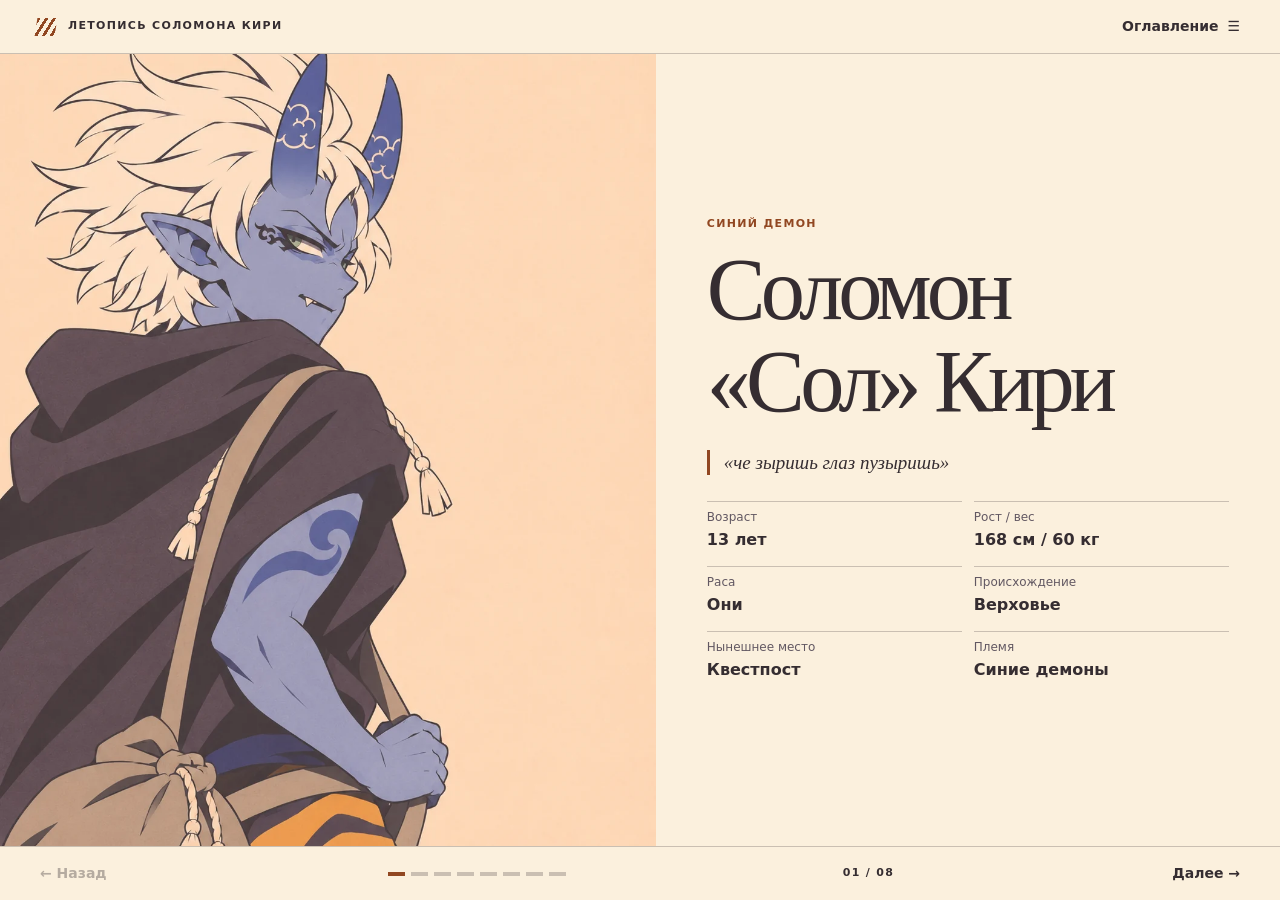
==== chapters/index.html @ df958cad "Оставить атмосферные эффекты и покачивание колокольчика" ====
<!doctype html>
<html lang="ru"><head>
<meta charset="utf-8"><meta name="viewport" content="width=device-width,initial-scale=1">
<title>Соломон Кири · Иллюстрированная летопись</title>
<link rel="stylesheet" href="folio.css?v=still2"><script defer src="folio.js?v=motion1"></script><script defer src="scenes.js?v=still2"></script></head>
<body><header><div class="mast"><i aria-hidden="true"></i>Летопись Соломона Кири</div><button id="contents" type="button" aria-haspopup="dialog">Оглавление <b aria-hidden="true">☰</b></button></header>
<main id="reader" tabindex="0" aria-label="Страница летописи">
<section id="beginning" class="spread cover" aria-label="Соломон «Сол» Кири">
<!-- Арт 1.1 — Взгляд Сола через плечо -->
<figure class="panel"><img src="art/1.1.webp" alt="Взгляд Сола через плечо" width="1084" height="1451" loading="eager" decoding="async"></figure>
<div class="copy"><p class="kicker">Синий демон</p><h1>Соломон <br>«Сол» Кири</h1><blockquote>«че зыришь глаз пузыришь»</blockquote><dl><div><dt>Возраст</dt><dd>13 лет</dd></div><div><dt>Рост / вес</dt><dd>168 см / 60 кг</dd></div><div><dt>Раса</dt><dd>Они</dd></div><div><dt>Происхождение</dt><dd>Верховье</dd></div><div><dt>Нынешнее место</dt><dd>Квестпост</dd></div><div><dt>Племя</dt><dd>Синие демоны</dd></div></dl></div>
</section>
<section id="face" class="spread portrait" aria-label="Лик синего демона">
<!-- Арт 2.1 — Сол прикрывает глаза ладонью -->
<figure class="panel"><img src="art/2.1.webp" alt="Сол прикрывает глаза ладонью" width="1254" height="1254" loading="lazy" decoding="async"></figure>
<div class="copy"><p class="kicker">Глава первая</p><h2>Лик синего демона</h2>
<p>Соломон — атлетичный, но не особо габаритный для своего вида юноша. Он из подвида «синих» тифлингов. Теперь их вид называют «Они». Собственно, все черты, присущие его расе, есть и у Сола: кожа синяя, волосы белые, когти длинные, а сам парень, несмотря на юный возраст, часто выше своих сверстников других видов.</p>
<p>Сол носит традиционные наряды своего племени. Для них используют шкуры диких зверей и полотно, которое ткут племенные мастера.</p>
</div>
</section>
<section id="temper" class="spread wide" aria-label="Нрав, острый как клык">
<!-- Арт 3.1 — Сол и скальная гончая -->
<figure class="panel"><img src="art/3.1.webp" alt="Сол и скальная гончая" width="1536" height="1024" loading="lazy" decoding="async"></figure>
<div class="copy"><p class="kicker">Глава вторая</p><h2>Нрав, острый как клык</h2>
<p>Если уж раскрывать характер, то сразу упомяну, что наш юный синий демон — точно не простая жертва пубертата. По крайней мере, сам он так точно не считает. Как минимум потому, что не знает, что такое пубертат.</p>
<p>Самое главное — не обмануться миловидностью юного демона. С самого рождения он рос в условиях экстремального холода и постоянно боролся за выживание. Умение выживать и сила в племени ценятся больше всего, а потому каждый в нём приспособился к местным условиям и стал сильным хищником. Наш герой в том числе.</p>
<p>Кири — настоящий охотник и полноправный член племени. По своим способностям он уже не сильно отстаёт от взрослых членов общины. Благодаря развитым инстинктам и боевым навыкам его не страшит встреча с опасной тварью или иным сильным врагом.</p>
<p>Однако в характере нашего синего демона определённо есть и другая черта — любопытство… Оно и понятно, ведь он молодой и пронырливый. Многие вылазки бывают не очень удачными и даже опасными, а порой оказываются обычной тратой времени. Но случаются и интересные находки: то обнаружит, где обитают звери, то отыщет ещё что-нибудь любопытное.</p>
</div>
</section>
<section id="temper-gear" class="spread wide" aria-label="Сила и острый язык">
<!-- Арт 4.1 — Шипастая канабо Сола -->
<figure class="panel"><img src="art/4.1.webp" alt="Шипастая канабо Сола" width="1536" height="1024" loading="lazy" decoding="async"><video class="scene-film" data-src="motion/bell.webm" muted playsinline preload="none" aria-hidden="true"></video><button type="button" class="scene-action"><span>Качнуть колокольчик</span></button></figure>
<div class="copy"><p class="kicker">Глава вторая · продолжение</p><h2>Сила и острый язык</h2>
<p>Кроме всего прочего, Сол сам по себе бунтарь. Авторитетов он не признаёт: у него в генах — добиваться главенства и бороться за своё положение. А отстоять его можно не только силой, но и острым языком. Впрочем, и насчёт силы юнец знает: бой с ним ни для кого не будет лёгкой прогулкой.</p>
<p>Он не боится сильных и всегда ставит чужую силу под сомнение, пока сам её не проверит. Ну или пока инстинкты не подскажут, что для него это билет в один конец.</p>
<p>Ну а ещё он слегка язвительный и хамоватый. Скорее всего, просто потому, что вырос в племени демонов. А они, как правило, не отличаются тактичностью или изворотливостью в формулировках.</p>
<details class="study"><summary>Рассмотреть канабо</summary><div><figure><div class="detail-art spikes" aria-hidden="true"></div><figcaption>Шипы и обмотка</figcaption></figure><figure><div class="detail-art bell" aria-hidden="true"></div><figcaption>Колокольчик на шнуре</figcaption></figure></div></details></div>
</section>
<section id="origins" class="spread wide" aria-label="Холодные выси">
<!-- Арт 5.1 — Первый снег на когте -->
<figure class="panel"><img src="art/5.1.webp" alt="Первый снег на когте" width="1600" height="900" loading="lazy" decoding="async"><svg class="air" viewBox="0 0 1600 900" aria-hidden="true"><circle class="flake" cx="1011" cy="235" r="2.9" style="--delay:-6.0s;--time:5.0s"/><circle class="flake" cx="62" cy="343" r="2.5" style="--delay:-5.8s;--time:6.1s"/><circle class="flake" cx="1271" cy="193" r="2.7" style="--delay:-6.0s;--time:5.0s"/><circle class="flake" cx="941" cy="336" r="1.7" style="--delay:-8.2s;--time:4.7s"/><circle class="flake" cx="448" cy="36" r="2.6" style="--delay:-7.4s;--time:6.9s"/><circle class="flake" cx="218" cy="-21" r="3.6" style="--delay:-7.4s;--time:6.8s"/><circle class="flake" cx="497" cy="53" r="3.8" style="--delay:-3.8s;--time:6.1s"/><circle class="flake" cx="1393" cy="393" r="3.7" style="--delay:-4.9s;--time:7.6s"/><circle class="flake" cx="1183" cy="127" r="3.7" style="--delay:-8.0s;--time:6.4s"/><circle class="flake" cx="1078" cy="795" r="1.5" style="--delay:-5.5s;--time:6.8s"/><circle class="flake" cx="1001" cy="448" r="2.8" style="--delay:-4.9s;--time:6.7s"/><circle class="flake" cx="209" cy="156" r="3.7" style="--delay:-6.0s;--time:5.7s"/><circle class="flake" cx="783" cy="846" r="3.0" style="--delay:-6.1s;--time:4.9s"/><circle class="flake" cx="521" cy="303" r="2.2" style="--delay:-4.6s;--time:7.3s"/><circle class="flake" cx="1064" cy="143" r="1.4" style="--delay:-7.4s;--time:6.0s"/><circle class="flake" cx="1102" cy="-14" r="1.9" style="--delay:-3.8s;--time:5.9s"/><circle class="flake" cx="1283" cy="65" r="3.2" style="--delay:-2.0s;--time:4.8s"/><circle class="flake" cx="600" cy="-3" r="2.4" style="--delay:-4.5s;--time:6.6s"/><circle class="flake" cx="1526" cy="13" r="2.6" style="--delay:-3.3s;--time:5.7s"/><circle class="flake" cx="973" cy="447" r="3.0" style="--delay:-7.7s;--time:5.3s"/><circle class="flake" cx="383" cy="435" r="3.6" style="--delay:-3.3s;--time:5.2s"/><circle class="flake" cx="1572" cy="185" r="3.6" style="--delay:-0.1s;--time:5.4s"/><circle class="flake" cx="739" cy="143" r="1.9" style="--delay:-0.1s;--time:4.6s"/></svg></figure>
<div class="copy"><p class="kicker">Глава третья</p><h2>Холодные выси</h2>
<p>Холодные выси… Где-то на вершинах, в снегах, обитает племя, которое местные боязливо зовут синими демонами. Некогда это было племя неудержимых воинов, живших в изоляции от остального мира. Своими когтями они разрывали плоть. Острыми зубами впивались в добычу, а своей дьявольской силой метали скалы. Но в какой-то момент истории старого континента они исчезли и объявились уже после катаклизма, перебравшись через далёкое море.</p>
<p>Говорят, верховный шаман знал о катастрофе даже раньше многих королей. Будучи духовным лидером, он повёл своё племя в новый мир, чтобы дать ему шанс на новое начало. Племя и так едва насчитывало пару десятков сородичей, а опаснейший путь пережили лишь немногие.</p>
<p>Но даже в новом мире их бы гнали. Вот и поселились они в лесах нынешнего Верховья, в условиях, привычных им ещё по старому миру.</p>
</div>
</section>
<section id="origins-story" class="spread wide" aria-label="Среди синих демонов">
<!-- Арт 6.1 — Зимняя стоянка синих Они -->
<figure class="panel"><img src="art/6.1.webp" alt="Зимняя стоянка синих Они" width="1536" height="1024" loading="lazy" decoding="async"><svg class="air" viewBox="0 0 1536 1024" aria-hidden="true"><path class="smoke" d="M881 797 q 12 -21 -4 -41 t 4 -38" style="--delay:-0.0s"/><path class="smoke" d="M881 797 q 12 -21 -4 -41 t 4 -38" style="--delay:-2.1s"/><path class="smoke" d="M881 797 q 12 -21 -4 -41 t 4 -38" style="--delay:-4.2s"/><circle class="ember" cx="869" cy="797" r="2" style="--delay:-0.0s;--time:3.2s"/><circle class="ember" cx="876" cy="797" r="3" style="--delay:-1.1s;--time:3.5s"/><circle class="ember" cx="883" cy="797" r="2" style="--delay:-2.2s;--time:3.8000000000000003s"/><circle class="ember" cx="890" cy="797" r="3" style="--delay:-3.3000000000000003s;--time:4.1s"/></svg></figure>
<div class="copy"><p class="kicker">Глава третья · продолжение</p><h2>Среди синих демонов</h2>
<p>Соломон родился в тяжёлое время, когда стычки с представителями других рас и с бандитами были нормой. А правители Верховья всячески притесняли демонов Они. Впрочем, и само племя было далеко не безобидным. В первую очередь они воины: своего не отдадут и в случае чего готовы драться. Стычки нередко приводили к потерям с обеих сторон, и ненависть между расами всё росла.</p>
<p>Однако всё было не так плохо. За дипломатию и за дела, требовавшие ума, чаще всего отвечал шаман — старейший и мудрейший в общине, её опора. Благодаря верховному шаману племя порой торговало с путниками и даже помогало им.</p>
<p>Сам Соломон, хоть и был удалым и даже в некоторой степени буйным, учился и у воинов, и у шаманов. У одних перенимал боевые навыки, у других учился общаться. Из-за того, как мало он знал о большом мире, Сол порой оставался наивным. Но наивность не равна глупости: к тому, что казалось ему абсурдным, он относился со скепсисом.</p>
<p>Несмотря на то что жизнь в племени была привычной и даже по-своему интересной, нельзя сказать, что Кири был полностью ею доволен. Юнец чувствовал, как тесен его мирок, а ему хотелось большего. Со временем он, может, и стал бы вождём своего племени, но куда охотнее достиг бы тех вершин, которых ещё не достигал ни один из его сородичей.</p>
</div>
</section>
<section id="stranger" class="spread wide" aria-label="Незваный гость">
<!-- Арт 7.1 — Незваный гость у костра -->
<figure class="panel"><img src="art/7.1.webp" alt="Незваный гость у костра" width="1536" height="1024" loading="lazy" decoding="async"><svg class="air" viewBox="0 0 1536 1024" aria-hidden="true"><defs><radialGradient id="fire-wash"><stop stop-color="#ffc66e" stop-opacity=".85"/><stop offset="1" stop-color="#ff8d40" stop-opacity="0"/></radialGradient></defs><ellipse class="firelight" cx="494" cy="894" rx="79" ry="56" fill="url(#fire-wash)"/><circle class="ember" cx="482" cy="902" r="2" style="--delay:-0.0s;--time:3.2s"/><circle class="ember" cx="489" cy="902" r="3" style="--delay:-1.1s;--time:3.5s"/><circle class="ember" cx="496" cy="902" r="2" style="--delay:-2.2s;--time:3.8000000000000003s"/></svg></figure>
<div class="copy"><p class="kicker">Глава четвёртая</p><h2>Незваный гость</h2>
<p>Поворотной точкой стала встреча с незваным гостем — обычным на вид бродягой, который по ошибке заглянул в логово целого племени демонов. Но он не испугался — наоборот, как ни в чём не бывало стащил и съел провиант, которого племени хватило бы на целую неделю, и уселся греться у местного костра.</p>
<p>А когда старшие проявили агрессию, бродяга за какие-то минуты раскидал их, как щенков. Последним выступил Сол. Его в этой битве буквально унизили.</p>
<p>Впервые в жизни демон был и подавлен, и воодушевлён. Первое — от собственного поражения, а второе — от мысли, что мир куда больше, чем он представлял, и встречаются в нём совершенно невероятные персонажи.</p>
</div>
</section>
<section id="path" class="spread wide" aria-label="За пределами племени">
<!-- Арт 8.1 — Сол перепрыгивает ручей -->
<figure class="panel"><img src="art/8.1.webp" alt="Сол перепрыгивает ручей" width="1600" height="800" loading="lazy" decoding="async"></figure>
<div class="copy"><p class="kicker">Глава пятая</p><h2>За пределами племени</h2>
<p>Восстановившись, наш герой собрал кое-какие пожитки и просто покинул племя, дабы изучить этот огромный, прежде неизведанный мир и однажды взять реванш у своего обидчика.</p>
<p>Однако долго странствовать по миру в одиночку и без средств было тяжело даже для такого умелого, хоть и небольшого воина, как Сол. После одной из драк в какой-то деревенской таверне мальчишка услышал об опорном пункте для странников и разных интересных, а главное — сильных людей. Недолго думая, он отправился в дальний путь, не зная, что ждёт его в конце.</p>
<a class="restart" href="#beginning">К началу летописи ↑</a></div>
</section>
</main><footer><button id="back" type="button" aria-label="Предыдущая страница">← <span>Назад</span></button><nav aria-label="Страницы"><a href="#beginning" aria-label="1. Соломон «Сол» Кири"></a><a href="#face" aria-label="2. Лик синего демона"></a><a href="#temper" aria-label="3. Нрав, острый как клык"></a><a href="#temper-gear" aria-label="4. Сила и острый язык"></a><a href="#origins" aria-label="5. Холодные выси"></a><a href="#origins-story" aria-label="6. Среди синих демонов"></a><a href="#stranger" aria-label="7. Незваный гость"></a><a href="#path" aria-label="8. За пределами племени"></a></nav><output aria-live="polite" id="count">01 / 08</output><button id="next" type="button" aria-label="Следующая страница"><span>Далее</span> →</button></footer>
<dialog id="menu" aria-labelledby="contents-title"><div class="menu-head"><h2 id="contents-title">Оглавление</h2><form method="dialog"><button aria-label="Закрыть">✕</button></form></div><ol><li><a href="#beginning"><span>01</span>Соломон «Сол» Кири</a></li><li><a href="#face"><span>02</span>Лик синего демона</a></li><li><a href="#temper"><span>03</span>Нрав, острый как клык</a></li><li><a href="#temper-gear"><span>04</span>Сила и острый язык</a></li><li><a href="#origins"><span>05</span>Холодные выси</a></li><li><a href="#origins-story"><span>06</span>Среди синих демонов</a></li><li><a href="#stranger"><span>07</span>Незваный гость</a></li><li><a href="#path"><span>08</span>За пределами племени</a></li></ol></dialog>
</body></html>
---- chapters/folio.css ----
:root {
  --ink:#242632; --paper:#f8f1e4; --plum:#443949; --line:#d2c6b7; --accent:#a14f26;
  color:var(--ink); background:var(--paper); font:16px/1.5 system-ui,sans-serif;
}
* { box-sizing:border-box }
/* Shared by each spread and by the frame while that page is open. */
#beginning, body[data-page="beginning"] {
  --paper:#fbf0dd; --ink:#352d31; --accent:#914721; --mat:#f1d9b6;
}
#face, body[data-page="face"] {
  --paper:#edf0fc; --ink:#292e49; --accent:#464e8b; --mat:#dce2f7;
}
#temper, body[data-page="temper"] {
  --paper:#f4eaf0; --ink:#392b38; --accent:#813958; --mat:#e6d7e3;
}
#temper-gear, body[data-page="temper-gear"] {
  --paper:#e8e9e7; --ink:#2a3032; --accent:#475864; --mat:#d3d7d7;
}
#origins, body[data-page="origins"] {
  --paper:#e9f4f7; --ink:#23373e; --accent:#2d6178; --mat:#d0e6ee;
}
#origins-story, body[data-page="origins-story"] {
  --paper:#e9f0e7; --ink:#29382d; --accent:#3d624d; --mat:#d3e1d2;
}
#stranger, body[data-page="stranger"] {
  --paper:#332f42; --ink:#f6ede2; --accent:#ffbd81; --mat:#272737;
}
#path, body[data-page="path"] {
  --paper:#f4f3da; --ink:#313522; --accent:#59621b; --mat:#e4e7c8;
}
body,.spread { background:var(--paper); color:var(--ink) }
body { margin:0; --line:color-mix(in srgb,var(--ink) 25%,var(--paper)) }
header,footer { display:flex; align-items:center; gap:12px; padding:0 clamp(14px,3vw,36px) }
header { min-height:54px; justify-content:space-between; border-bottom:1px solid var(--line) }
.mast,.kicker,#count { font-weight:750; letter-spacing:.12em; text-transform:uppercase; font-size:11px }
.mast { display:flex; align-items:center; gap:12px }
.mast i { display:block; width:20px; height:18px; background:repeating-linear-gradient(115deg,var(--accent) 0 3px,transparent 3px 7px); transform:skewX(-9deg) }
button,a { color:inherit; font:inherit; touch-action:manipulation }
button { background:transparent; border:0; cursor:pointer; padding:10px 4px; font-size:14px; font-weight:650 }
button:disabled { opacity:.35; cursor:default }
button:focus-visible,a:focus-visible,summary:focus-visible,main:focus-visible { outline:2px solid var(--accent); outline-offset:-2px }
header b { margin-left:4px }
body.ready { height:100vh; height:100dvh; display:grid; grid-template-rows:auto minmax(0,1fr) auto; overflow:hidden }
main { overflow:auto; min-width:0; scrollbar-width:thin; overflow-anchor:none }
.spread { max-width:1400px; margin:auto; min-height:100%; display:grid; align-content:center }
.spread[hidden] { display:none }
.panel { margin:0; background:var(--mat,var(--paper)); overflow:hidden }
.panel img { display:block; width:100%; height:100%; object-fit:cover }
.cover,.portrait { grid-template-columns:minmax(0,1.05fr) minmax(0,1fr); align-content:stretch }
.cover .panel,.portrait .panel { position:relative; min-height:380px }
.cover .panel img,.portrait .panel img { position:absolute; inset:0; object-position:53% 32% }
.portrait .panel { grid-column:2; grid-row:1 }
.portrait .copy { grid-column:1; grid-row:1 }
.copy { padding:clamp(22px,4vw,58px); align-self:center; min-width:0 }
.kicker { color:var(--accent); margin:0 0 12px }
h1,h2 { font-family:Georgia,serif; font-weight:500; letter-spacing:-.055em; line-height:1.04; margin:0 0 22px }
h1 { font-size:clamp(42px,6.9vw,105px) }
h2 { font-size:clamp(32px,4.8vw,64px); text-wrap:balance }
.copy p:not(.kicker) { font:clamp(17px,1.9vw,20px)/1.55 Georgia,serif; max-width:69ch; margin:0 0 .8em }
blockquote { margin:18px 0 26px; border-left:3px solid var(--accent); padding-left:14px; font:italic 19px/1.35 Georgia,serif }
dl { margin:0; display:grid; grid-template-columns:1fr 1fr; gap:12px }
dl div { border-top:1px solid var(--line); padding-top:6px }
dt { font-size:12px; color:#625862 } dd { margin:2px 0; font-weight:650 }
.wide { grid-template-columns:minmax(0,1fr); align-content:start }
.wide .panel img { height:auto; max-height:clamp(220px,45vh,400px); object-fit:contain }
.forum-embed .wide { max-width:none }
.forum-embed .wide .panel img { max-height:none }
.wide .panel { background:var(--mat,var(--paper)) }
.wide .copy { width:min(100%,860px); margin:auto; padding-block:clamp(22px,3.5vw,44px) }
.study summary,.restart { color:var(--accent); cursor:pointer; font-weight:650 }
.study>div { display:flex; gap:12px } .study figure { flex:1; margin:10px 0 }
.study img { width:100%; max-height:130px; object-fit:contain } .study figcaption { font-size:13px }
footer { min-height:54px; border-top:1px solid var(--line); justify-content:space-between; background:var(--paper) }
footer nav { display:flex; align-items:center }
footer nav a { padding:12px 3px; display:block }
footer nav a::before { content:""; display:block; height:4px; width:17px; background:var(--line) }
footer nav a[aria-current]::before { background:var(--accent) }
#count { font-variant-numeric:tabular-nums; white-space:nowrap }
dialog { background:var(--paper); color:var(--ink); padding:16px 24px; border:1px solid var(--line); width:min(440px,92vw); max-height:90%; overflow:auto }
dialog::backdrop { background:#201d2ab0 }
.menu-head { display:flex; justify-content:space-between; align-items:center } .menu-head h2 { font-size:32px; margin:0 }
ol { list-style:none; margin:12px 0; padding:0 } li a { display:flex; align-items:center; gap:18px; padding:9px 0; text-decoration:none; border-top:1px solid var(--line) }
li span { font:12px monospace; color:var(--accent) } li a[aria-current] { font-weight:750 }
body:not(.ready) footer,body:not(.ready) #contents { display:none }
@media(max-width:640px){
  .cover,.portrait { display:flex; flex-direction:column }
  .cover .panel,.portrait .panel { min-height:0; height:clamp(200px,56vw,320px); width:100% }
  .cover .panel img { object-position:50% 23% } .portrait .panel img { object-position:50% 45% }
  .copy { width:100%; padding:18px 20px } h1 { font-size:44px; margin:0 } h1 br { display:none } h1 br::after { content:" " }
  h2 { margin-bottom:16px } .kicker { margin-bottom:6px } dl { gap:8px 16px } blockquote { margin:10px 0 16px }
  .mast { letter-spacing:.055em; gap:6px } footer { gap:4px } footer nav a::before { width:9px }
}
@media(max-width:390px){footer button span { display:none } footer button { min-width:38px } .mast { font-size:10px }}
@media(prefers-reduced-motion:no-preference){.ready .spread:not([hidden]) .panel img { animation:arrive .38s ease-out } @keyframes arrive { from{opacity:.75} }}
.study .detail-art { height:125px; background-image:url("art/4.1.webp"); background-repeat:no-repeat; background-size:200% auto }
.study .spikes { background-position:85% 18% }
.study .bell { background-position:0% 100% }

@media(min-width:800px) {
  body:not(.forum-embed) #temper { grid-template-columns:44% 56%; align-content:stretch }
  body:not(.forum-embed) #temper .panel { position:relative }
  body:not(.forum-embed) #temper .panel img { position:absolute; inset:0; height:100%; max-height:none; object-fit:cover; object-position:28% center }
}

/* Scene overlays share the original illustration's box. Only the image sets its height. */
.panel { position:relative }
.scene-film,.air,.scene-action { position:absolute; inset:0; width:100%; height:100% }
.scene-film { object-fit:contain; pointer-events:none; opacity:0 }
.scene-film.is-playing { opacity:1 }
@media(min-width:800px) {
  body:not(.forum-embed) #temper .panel img { object-fit:contain; object-position:center }
}
.scene-action { display:none }
.motion-ready .scene-action { display:flex; align-items:flex-end; justify-content:flex-end; padding:12px; touch-action:pan-y }
.scene-action span { color:#fff9eb; background:#302a32eb; border-radius:20px; padding:6px 12px; font:600 12px/1.5 system-ui,sans-serif }
.scene-action span::before { content:"▸"; margin-right:7px; color:#ffd69d }
.scene-action:hover span { background:#191820 }
.air { pointer-events:none; overflow:hidden }
.air * { animation-play-state:paused!important }
.air.active * { animation-play-state:running!important }
.flake { fill:#fffcf1; opacity:0; animation:snowfall var(--time) linear var(--delay) infinite }
.ember { fill:#ffc784; opacity:0; animation:drift-up var(--time) ease-out var(--delay) infinite }
.smoke { stroke:#8993a3; stroke-width:10; stroke-linecap:round; fill:none; opacity:0; animation:smoke-rise 6.3s ease-out var(--delay) infinite }
.firelight { animation:fireglow 2.7s ease-in-out alternate infinite }
@keyframes snowfall { 0% { transform:translate(-20px,-70px);opacity:0 } 15%,80% { opacity:.65 } 100% { transform:translate(18px,70px);opacity:0 } }
@keyframes drift-up { 0% { opacity:0 } 16% { opacity:.9 } 70% { opacity:.55 } 100% { opacity:0;transform:translate(15px,-66px) } }
@keyframes smoke-rise { 0% { opacity:0;transform:translate(0,0) } 34% { opacity:.2 } 100% { opacity:0;transform:translate(-24px,-75px) } }
@keyframes fireglow { 0%,66% { opacity:.22 } 30%,100% { opacity:.64 } }
@media(prefers-reduced-motion:reduce) {
  .air,.scene-film,.motion-ready .scene-action { display:none }
}
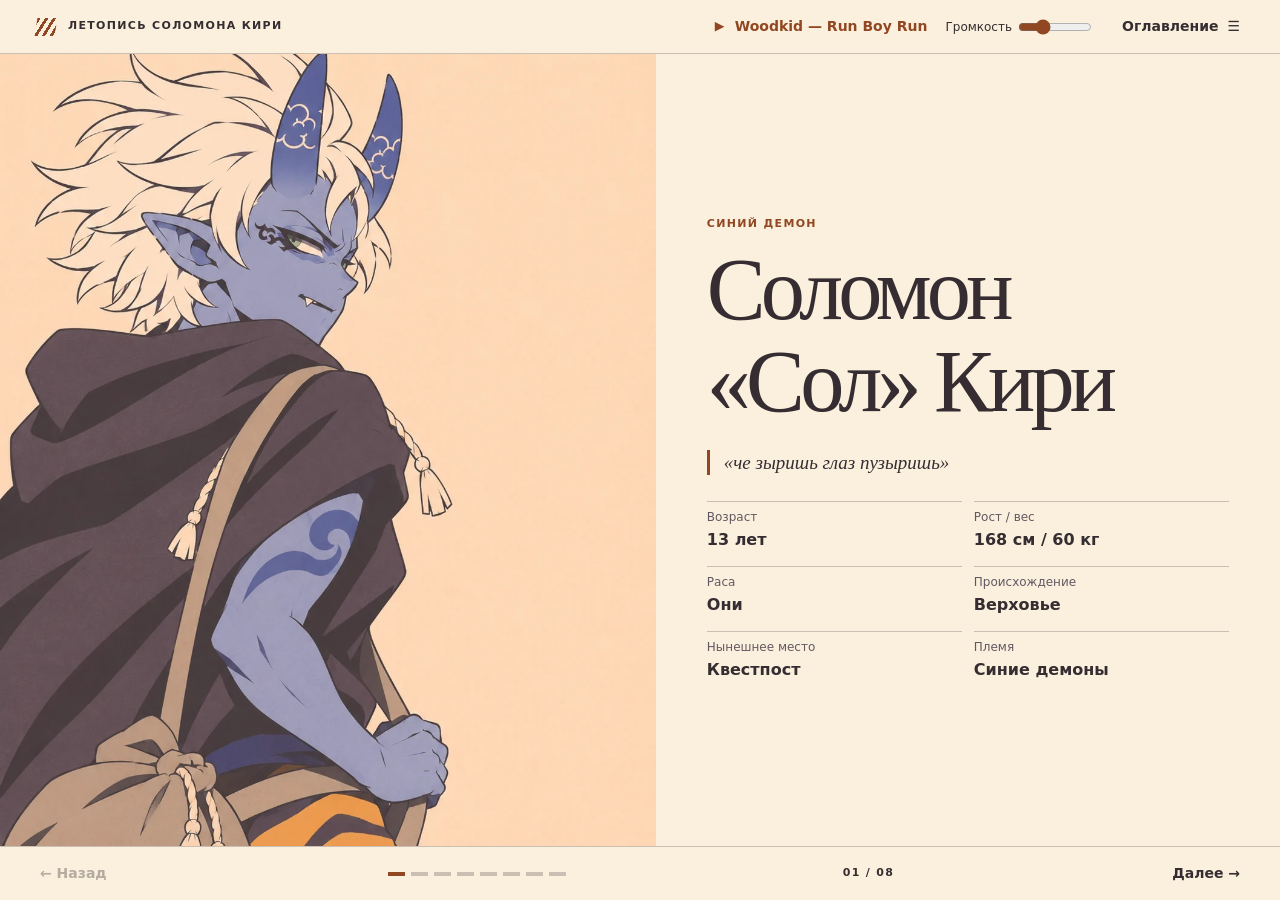
==== commit dbc79f69: "Добавить саундтрек с регулировкой громкости и раскрыть арты на форуме" ====
--- a/chapters/index.html
+++ b/chapters/index.html
@@ -2,8 +2,15 @@
 <html lang="ru"><head>
 <meta charset="utf-8"><meta name="viewport" content="width=device-width,initial-scale=1">
 <title>Соломон Кири · Иллюстрированная летопись</title>
-<link rel="stylesheet" href="folio.css?v=still2"><script defer src="folio.js?v=motion1"></script><script defer src="scenes.js?v=still2"></script></head>
-<body><header><div class="mast"><i aria-hidden="true"></i>Летопись Соломона Кири</div><button id="contents" type="button" aria-haspopup="dialog">Оглавление <b aria-hidden="true">☰</b></button></header>
+<link rel="stylesheet" href="folio.css?v=music1"><script defer src="folio.js?v=motion1"></script><script defer src="scenes.js?v=still2"></script><script defer src="music.js"></script></head>
+<body><header><div class="mast"><i aria-hidden="true"></i>Летопись Соломона Кири</div>
+<div class="soundtrack" role="group" aria-label="Музыка летописи" hidden>
+  <button class="music-toggle" type="button" aria-label="Включить Woodkid — Run Boy Run"><span class="play-icon" aria-hidden="true">▶</span> Woodkid — Run Boy Run</button>
+  <label class="volume">Громкость <input id="volume" type="range" min="0" max="100" value="30" aria-label="Громкость музыки" aria-valuetext="30 %"></label>
+  <audio id="soundtrack" preload="none" src="audio/run-boy-run.mp3"></audio>
+  <span class="music-error" role="status"></span>
+</div>
+<button id="contents" type="button" aria-haspopup="dialog">Оглавление <b aria-hidden="true">☰</b></button></header>
 <main id="reader" tabindex="0" aria-label="Страница летописи">
 <section id="beginning" class="spread cover" aria-label="Соломон «Сол» Кири">
 <!-- Арт 1.1 — Взгляд Сола через плечо -->
@@ -71,6 +78,7 @@
 <div class="copy"><p class="kicker">Глава пятая</p><h2>За пределами племени</h2>
 <p>Восстановившись, наш герой собрал кое-какие пожитки и просто покинул племя, дабы изучить этот огромный, прежде неизведанный мир и однажды взять реванш у своего обидчика.</p>
 <p>Однако долго странствовать по миру в одиночку и без средств было тяжело даже для такого умелого, хоть и небольшого воина, как Сол. После одной из драк в какой-то деревенской таверне мальчишка услышал об опорном пункте для странников и разных интересных, а главное — сильных людей. Недолго думая, он отправился в дальний путь, не зная, что ждёт его в конце.</p>
+<button class="journey-music" type="button" hidden><span class="play-icon" aria-hidden="true">▶</span> <span class="journey-label">В путь</span></button>
 <a class="restart" href="#beginning">К началу летописи ↑</a></div>
 </section>
 </main><footer><button id="back" type="button" aria-label="Предыдущая страница">← <span>Назад</span></button><nav aria-label="Страницы"><a href="#beginning" aria-label="1. Соломон «Сол» Кири"></a><a href="#face" aria-label="2. Лик синего демона"></a><a href="#temper" aria-label="3. Нрав, острый как клык"></a><a href="#temper-gear" aria-label="4. Сила и острый язык"></a><a href="#origins" aria-label="5. Холодные выси"></a><a href="#origins-story" aria-label="6. Среди синих демонов"></a><a href="#stranger" aria-label="7. Незваный гость"></a><a href="#path" aria-label="8. За пределами племени"></a></nav><output aria-live="polite" id="count">01 / 08</output><button id="next" type="button" aria-label="Следующая страница"><span>Далее</span> →</button></footer>
--- a/chapters/folio.css
+++ b/chapters/folio.css
@@ -96,20 +96,12 @@
 .study .spikes { background-position:85% 18% }
 .study .bell { background-position:0% 100% }
 
-@media(min-width:800px) {
-  body:not(.forum-embed) #temper { grid-template-columns:44% 56%; align-content:stretch }
-  body:not(.forum-embed) #temper .panel { position:relative }
-  body:not(.forum-embed) #temper .panel img { position:absolute; inset:0; height:100%; max-height:none; object-fit:cover; object-position:28% center }
-}
 
 /* Scene overlays share the original illustration's box. Only the image sets its height. */
 .panel { position:relative }
 .scene-film,.air,.scene-action { position:absolute; inset:0; width:100%; height:100% }
 .scene-film { object-fit:contain; pointer-events:none; opacity:0 }
 .scene-film.is-playing { opacity:1 }
-@media(min-width:800px) {
-  body:not(.forum-embed) #temper .panel img { object-fit:contain; object-position:center }
-}
 .scene-action { display:none }
 .motion-ready .scene-action { display:flex; align-items:flex-end; justify-content:flex-end; padding:12px; touch-action:pan-y }
 .scene-action span { color:#fff9eb; background:#302a32eb; border-radius:20px; padding:6px 12px; font:600 12px/1.5 system-ui,sans-serif }
@@ -129,3 +121,24 @@
 @media(prefers-reduced-motion:reduce) {
   .air,.scene-film,.motion-ready .scene-action { display:none }
 }
+
+/* The portrait plates in a forum post keep their original proportions, like the landscapes. */
+.forum-embed :is(.cover,.portrait):not([hidden]) { display:block; max-width:none }
+.forum-embed :is(.cover,.portrait) .panel { height:auto; min-height:0 }
+.forum-embed :is(.cover,.portrait) .panel img { position:static; height:auto; max-height:none; object-fit:contain }
+.forum-embed :is(.cover,.portrait) .copy { width:min(100%,860px); margin:auto }
+
+.soundtrack:not([hidden]) { display:flex; align-items:center; gap:14px; position:relative; margin-left:auto }
+.music-toggle,.journey-music { display:inline-flex; gap:7px; align-items:center; color:var(--accent) }
+.journey-music[hidden] { display:none }
+.play-icon { width:1.3em; font-size:.9em; text-align:center }
+.volume { display:flex; align-items:center; gap:6px; font-size:12px }
+.volume input { width:74px; height:26px; margin:0; accent-color:var(--accent) }
+.volume input:focus-visible { outline:2px solid var(--accent); outline-offset:2px }
+.journey-music { margin-right:18px }
+.music-error:not(:empty) { position:absolute; top:100%; right:0; z-index:2; padding:4px 10px; background:var(--paper); border:1px solid var(--line); font-size:12px }
+@media(max-width:760px){
+  header { flex-wrap:wrap; gap:0 8px }
+  header .soundtrack:not([hidden]) { order:1; flex-basis:100%; justify-content:space-between; margin:0; border-top:1px solid var(--line) }
+  header .music-toggle { font-size:13px; padding-block:7px }
+}
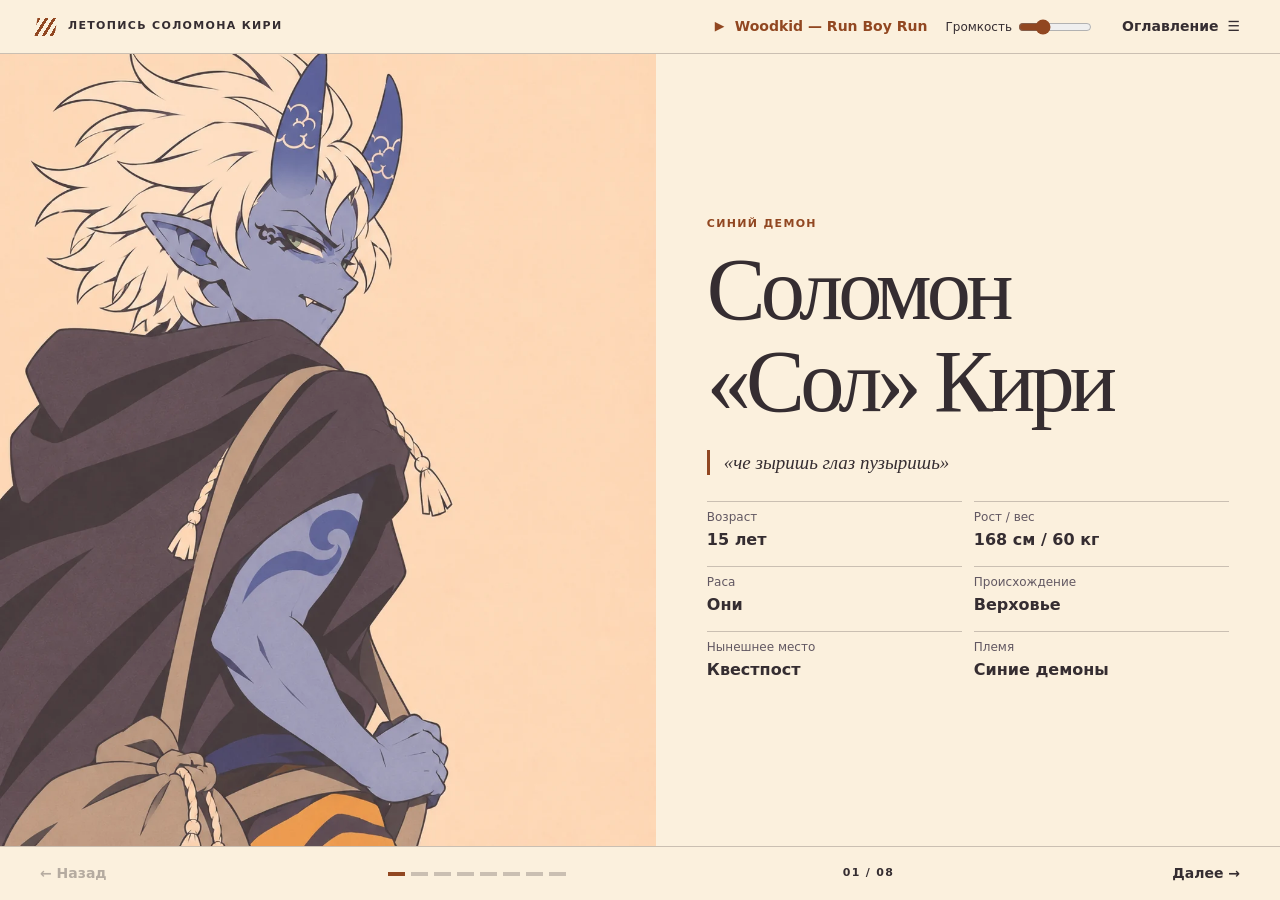
==== commit 5cc3d687: "Указать возраст Соломона Кири — 15 лет" ====
--- a/chapters/index.html
+++ b/chapters/index.html
@@ -2,7 +2,7 @@
 <html lang="ru"><head>
 <meta charset="utf-8"><meta name="viewport" content="width=device-width,initial-scale=1">
 <title>Соломон Кири · Иллюстрированная летопись</title>
-<link rel="stylesheet" href="folio.css?v=music1"><script defer src="folio.js?v=motion1"></script><script defer src="scenes.js?v=still2"></script><script defer src="music.js"></script></head>
+<link rel="stylesheet" href="folio.css?v=fullheight1"><script defer src="folio.js?v=motion1"></script><script defer src="scenes.js?v=still2"></script><script defer src="music.js"></script></head>
 <body><header><div class="mast"><i aria-hidden="true"></i>Летопись Соломона Кири</div>
 <div class="soundtrack" role="group" aria-label="Музыка летописи" hidden>
   <button class="music-toggle" type="button" aria-label="Включить Woodkid — Run Boy Run"><span class="play-icon" aria-hidden="true">▶</span> Woodkid — Run Boy Run</button>
@@ -15,7 +15,7 @@
 <section id="beginning" class="spread cover" aria-label="Соломон «Сол» Кири">
 <!-- Арт 1.1 — Взгляд Сола через плечо -->
 <figure class="panel"><img src="art/1.1.webp" alt="Взгляд Сола через плечо" width="1084" height="1451" loading="eager" decoding="async"></figure>
-<div class="copy"><p class="kicker">Синий демон</p><h1>Соломон <br>«Сол» Кири</h1><blockquote>«че зыришь глаз пузыришь»</blockquote><dl><div><dt>Возраст</dt><dd>13 лет</dd></div><div><dt>Рост / вес</dt><dd>168 см / 60 кг</dd></div><div><dt>Раса</dt><dd>Они</dd></div><div><dt>Происхождение</dt><dd>Верховье</dd></div><div><dt>Нынешнее место</dt><dd>Квестпост</dd></div><div><dt>Племя</dt><dd>Синие демоны</dd></div></dl></div>
+<div class="copy"><p class="kicker">Синий демон</p><h1>Соломон <br>«Сол» Кири</h1><blockquote>«че зыришь глаз пузыришь»</blockquote><dl><div><dt>Возраст</dt><dd>15 лет</dd></div><div><dt>Рост / вес</dt><dd>168 см / 60 кг</dd></div><div><dt>Раса</dt><dd>Они</dd></div><div><dt>Происхождение</dt><dd>Верховье</dd></div><div><dt>Нынешнее место</dt><dd>Квестпост</dd></div><div><dt>Племя</dt><dd>Синие демоны</dd></div></dl></div>
 </section>
 <section id="face" class="spread portrait" aria-label="Лик синего демона">
 <!-- Арт 2.1 — Сол прикрывает глаза ладонью -->
--- a/chapters/folio.css
+++ b/chapters/folio.css
@@ -122,11 +122,42 @@
   .air,.scene-film,.motion-ready .scene-action { display:none }
 }
 
-/* The portrait plates in a forum post keep their original proportions, like the landscapes. */
-.forum-embed :is(.cover,.portrait):not([hidden]) { display:block; max-width:none }
-.forum-embed :is(.cover,.portrait) .panel { height:auto; min-height:0 }
-.forum-embed :is(.cover,.portrait) .panel img { position:static; height:auto; max-height:none; object-fit:contain }
-.forum-embed :is(.cover,.portrait) .copy { width:min(100%,860px); margin:auto }
+/* Use the reading pane as the height reference, excluding both navigation bars. */
+.forum-embed:is([data-page="beginning"],[data-page="face"]) #reader { container-type:size }
+.forum-embed :is(.cover,.portrait):not([hidden]) {
+  display:grid;
+  max-width:1280px;
+  align-content:stretch;
+}
+.forum-embed .cover { grid-template-columns:minmax(0,min(46%,75cqh)) minmax(0,1fr) }
+.forum-embed .portrait { grid-template-columns:minmax(0,1fr) minmax(0,min(46%,100cqh)) }
+.forum-embed :is(.cover,.portrait) .panel {
+  position:sticky;
+  top:0;
+  align-self:start;
+  min-height:0;
+  height:100cqh;
+}
+.forum-embed :is(.cover,.portrait) .panel img { height:100%; object-fit:cover }
+.forum-embed .cover .panel img { object-position:48% 30% }
+.forum-embed .portrait .panel img { object-position:55% 46% }
+.forum-embed :is(.cover,.portrait) .copy { padding:clamp(20px,4vw,62px) }
+.forum-embed .cover h1 { font-size:clamp(36px,6vw,76px) }
+.forum-embed .portrait h2 { font-size:clamp(32px,4.6vw,58px) }
+
+@media(max-width:640px) {
+  .forum-embed .cover { grid-template-columns:37% minmax(0,1fr) }
+  .forum-embed .portrait { grid-template-columns:minmax(0,1fr) 36% }
+  .forum-embed :is(.cover,.portrait) .copy { padding:22px clamp(12px,3vw,20px) }
+  .forum-embed .cover h1 { font-size:clamp(29px,6.6vw,42px) }
+  .forum-embed .portrait h2 { font-size:clamp(26px,5.6vw,36px) }
+  .forum-embed .portrait .copy p:not(.kicker) { font-size:16px; line-height:1.48 }
+  .forum-embed .portrait .panel img { object-position:45% center }
+}
+@media(max-width:480px) {
+  .forum-embed .cover dl { grid-template-columns:1fr; gap:6px }
+  .forum-embed .cover blockquote { padding-left:9px; font-size:16px }
+}
 
 .soundtrack:not([hidden]) { display:flex; align-items:center; gap:14px; position:relative; margin-left:auto }
 .music-toggle,.journey-music { display:inline-flex; gap:7px; align-items:center; color:var(--accent) }
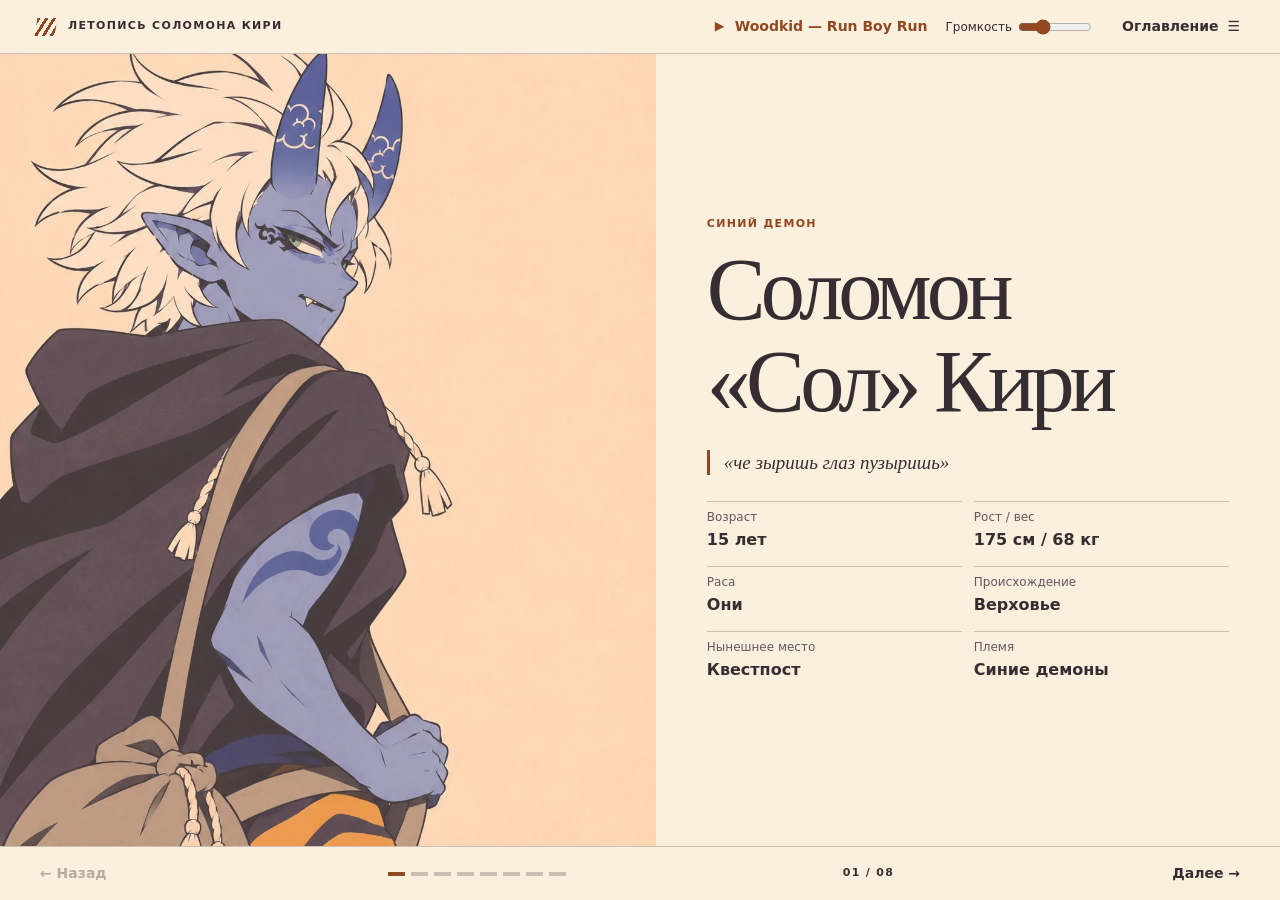
==== commit 4e101472: "Обновить рост и вес Сола до 175 см и 68 кг" ====
--- a/chapters/index.html
+++ b/chapters/index.html
@@ -15,7 +15,7 @@
 <section id="beginning" class="spread cover" aria-label="Соломон «Сол» Кири">
 <!-- Арт 1.1 — Взгляд Сола через плечо -->
 <figure class="panel"><img src="art/1.1.webp" alt="Взгляд Сола через плечо" width="1084" height="1451" loading="eager" decoding="async"></figure>
-<div class="copy"><p class="kicker">Синий демон</p><h1>Соломон <br>«Сол» Кири</h1><blockquote>«че зыришь глаз пузыришь»</blockquote><dl><div><dt>Возраст</dt><dd>15 лет</dd></div><div><dt>Рост / вес</dt><dd>168 см / 60 кг</dd></div><div><dt>Раса</dt><dd>Они</dd></div><div><dt>Происхождение</dt><dd>Верховье</dd></div><div><dt>Нынешнее место</dt><dd>Квестпост</dd></div><div><dt>Племя</dt><dd>Синие демоны</dd></div></dl></div>
+<div class="copy"><p class="kicker">Синий демон</p><h1>Соломон <br>«Сол» Кири</h1><blockquote>«че зыришь глаз пузыришь»</blockquote><dl><div><dt>Возраст</dt><dd>15 лет</dd></div><div><dt>Рост / вес</dt><dd>175 см / 68 кг</dd></div><div><dt>Раса</dt><dd>Они</dd></div><div><dt>Происхождение</dt><dd>Верховье</dd></div><div><dt>Нынешнее место</dt><dd>Квестпост</dd></div><div><dt>Племя</dt><dd>Синие демоны</dd></div></dl></div>
 </section>
 <section id="face" class="spread portrait" aria-label="Лик синего демона">
 <!-- Арт 2.1 — Сол прикрывает глаза ладонью -->
